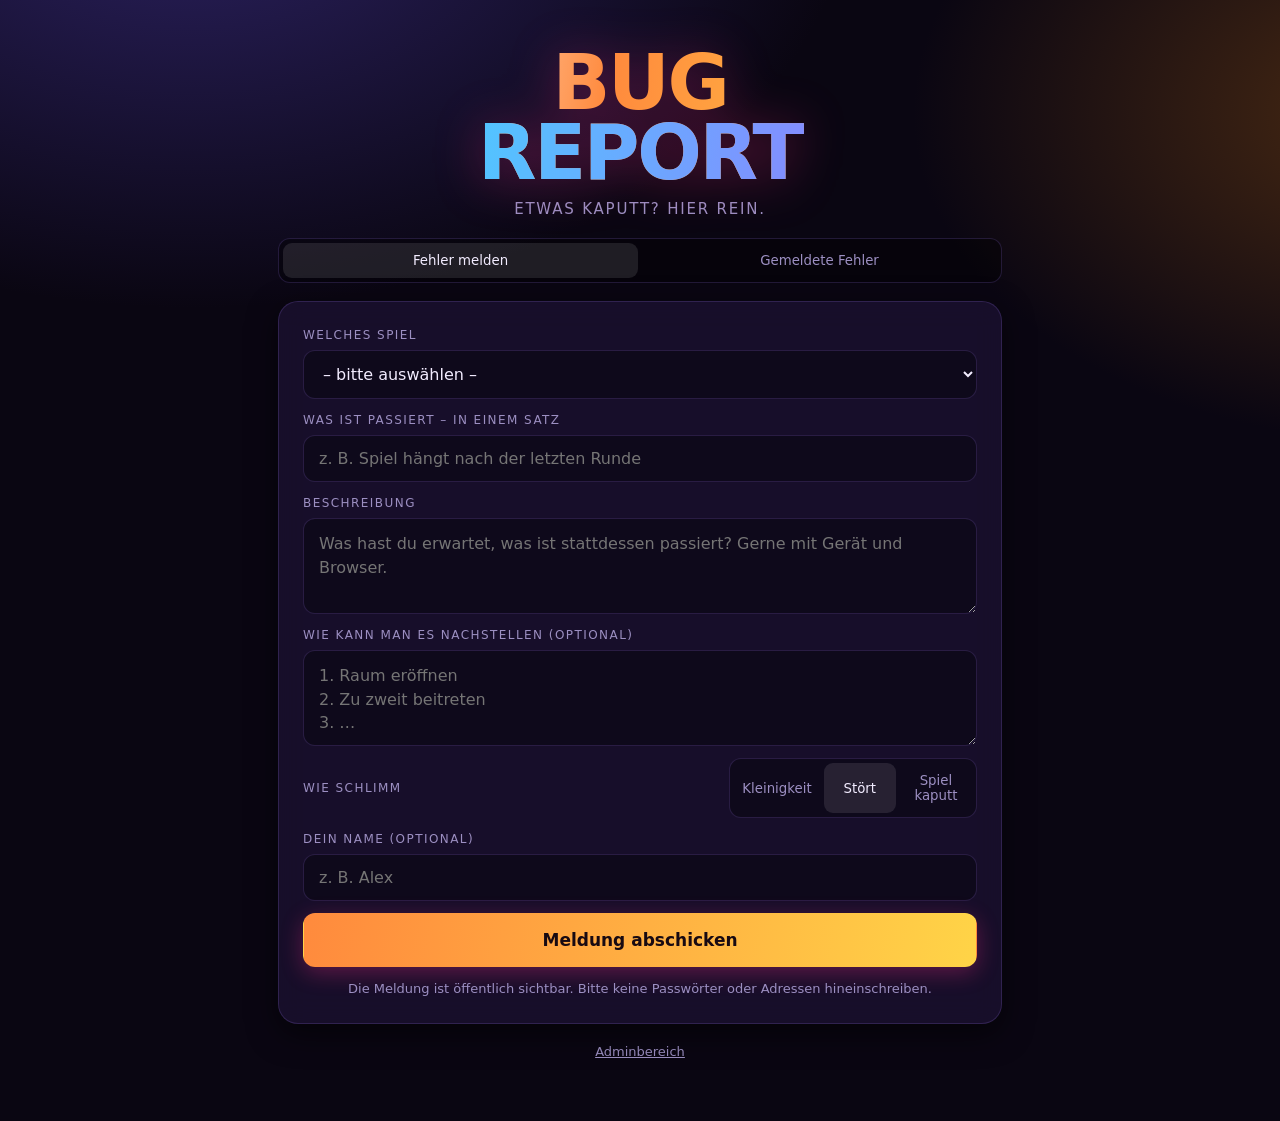
==== public/index.html @ ecfc909d "Bugreport-Seite für die vier Spiele: melden, ansehen, abhaken Deno ohne Abhängigkeiten, Meldungen in" ====
<!doctype html>
<html lang="de">
<head>
  <meta charset="utf-8">
  <meta name="viewport" content="width=device-width, initial-scale=1, viewport-fit=cover">
  <title>Bugreport – Fehler in den Spielen melden</title>
  <link rel="icon" href="data:image/svg+xml,<svg xmlns='http://www.w3.org/2000/svg' viewBox='0 0 100 100'><text y='.9em' font-size='90'>🐞</text></svg>">
  <link rel="stylesheet" href="style.css">
</head>
<body>

<main class="wrap">

  <header class="brand">
    <h1 class="logo">BUG<span>REPORT</span></h1>
    <p class="tag">Etwas kaputt? Hier rein.</p>
  </header>

  <div class="tabs">
    <button class="seg sel" data-tab="melden">Fehler melden</button>
    <button class="seg" data-tab="liste">Gemeldete Fehler</button>
  </div>

  <!-- ===================== Melden ===================== -->
  <section id="tab-melden" class="panel">
    <label class="field">
      <span>Welches Spiel</span>
      <select id="spiel">
        <option value="">– bitte auswählen –</option>
        <option value="reflex">Reflex Royale</option>
        <option value="pickup">PickUp</option>
        <option value="magictowers">Magic Towers</option>
        <option value="double">Double</option>
      </select>
    </label>

    <label class="field">
      <span>Was ist passiert – in einem Satz</span>
      <input id="titel" type="text" maxlength="120" placeholder="z.&nbsp;B. Spiel hängt nach der letzten Runde">
    </label>

    <label class="field">
      <span>Beschreibung</span>
      <textarea id="beschreibung" maxlength="2000"
                placeholder="Was hast du erwartet, was ist stattdessen passiert? Gerne mit Gerät und Browser."></textarea>
    </label>

    <label class="field">
      <span>Wie kann man es nachstellen (optional)</span>
      <textarea id="schritte" maxlength="2000"
                placeholder="1. Raum eröffnen&#10;2. Zu zweit beitreten&#10;3. …"></textarea>
    </label>

    <div class="setting">
      <span class="setting-label">Wie schlimm</span>
      <div class="segmented" id="schwere">
        <button class="seg" data-schwere="klein">Kleinigkeit</button>
        <button class="seg sel" data-schwere="stoert">Stört</button>
        <button class="seg" data-schwere="abbruch">Spiel kaputt</button>
      </div>
    </div>

    <label class="field">
      <span>Dein Name (optional)</span>
      <input id="melder" type="text" maxlength="40" placeholder="z.&nbsp;B. Alex" autocomplete="nickname">
    </label>

    <!-- Bots füllen dieses Feld aus, Menschen sehen es nie. -->
    <div class="falle" aria-hidden="true">
      <label>Webseite <input id="webseite" type="text" tabindex="-1" autocomplete="off"></label>
    </div>

    <button id="senden" class="btn primary big">Meldung abschicken</button>
    <p class="small muted center">
      Die Meldung ist öffentlich sichtbar. Bitte keine Passwörter oder Adressen hineinschreiben.
    </p>
  </section>

  <!-- ===================== Liste ===================== -->
  <section id="tab-liste" hidden>
    <div class="zahlen">
      <span class="zahl offen">Offen <b id="zahlOffen">0</b></span>
      <span class="zahl erledigt">Erledigt <b id="zahlErledigt">0</b></span>
      <span class="zahl">Gesamt <b id="zahlGesamt">0</b></span>
    </div>

    <div class="filter" style="margin: 14px 0">
      <button class="chip sel" data-filter-spiel="">Alle Spiele</button>
      <button class="chip" data-filter-spiel="reflex">Reflex Royale</button>
      <button class="chip" data-filter-spiel="pickup">PickUp</button>
      <button class="chip" data-filter-spiel="magictowers">Magic Towers</button>
      <button class="chip" data-filter-spiel="double">Double</button>
    </div>
    <div class="filter" style="margin-bottom: 14px">
      <button class="chip sel" data-filter-status="offen">Nur offene</button>
      <button class="chip" data-filter-status="erledigt">Nur erledigte</button>
      <button class="chip" data-filter-status="">Alle</button>
    </div>

    <div id="liste" class="liste"></div>
  </section>

  <p class="small muted center">
    <a href="admin" style="color: inherit">Adminbereich</a>
  </p>

</main>

<div id="toast"></div>
<script src="gemeinsam.js"></script>
<script src="app.js"></script>
</body>
</html>
---- public/style.css ----
/* ══════════════ Gemeinsame Lobby-Basis ══════════════ Anfang ═══════════════
   Identisch in PickUp, Magic Towers, Reflex Royale und Double. Wer hier etwas
   ändert, ändert es in allen vier – der Block wird von Hand synchron gehalten,
   es gibt bewusst keinen Build-Schritt.

   --akzent/--akzent2 setzt jedes Spiel darunter selbst; alles andere ist gleich.
   ────────────────────────────────────────────────────────────────────────── */

:root {
  --bg: #0a0612;
  --bg2: #140b23;
  --panel: rgba(30, 18, 52, .72);
  --line: rgba(160, 120, 255, .18);
  --ink: #f2ecff;
  --muted: #9c8fc2;
  --hot: #ff2e88;
  --hot2: #ff8a3d;
  --cool: #35e6ff;
  --gold: #ffd447;
  --good: #52ffa8;
  --bad: #ff4d5e;
  --r: 14px;
  --shadow: 0 10px 30px rgba(0, 0, 0, .55);

  /* Voreinstellung, wird je Spiel überschrieben */
  --akzent: var(--hot);
  --akzent2: var(--gold);
}

/* Screens: beide Schaltklassen, damit jedes Spiel seinen bisherigen
   Umschalter behalten kann (.on in Magic Towers, .active in den anderen). */
.screen.on, .screen.active, .view.active { display: flex; }

/* ── Typo ─────────────────────────────────────────────────────────────── */
.muted { color: var(--muted); }
.small { font-size: 13px; }
.center { text-align: center; }
.spacer { flex: 1; }
.row { display: flex; align-items: center; }
.row.gap { gap: 10px; flex-wrap: wrap; justify-content: center; }

.logo {
  font-size: clamp(38px, 8vw, 76px); font-weight: 900;
  letter-spacing: -.03em; line-height: .92; text-align: center;
  background: linear-gradient(100deg, #fff 10%, var(--akzent) 45%, var(--akzent2) 95%);
  -webkit-background-clip: text; background-clip: text; color: transparent;
  filter: drop-shadow(0 4px 24px rgba(255, 46, 136, .35));
}
.logo span {
  display: block;
  background: linear-gradient(100deg, var(--cool), #a06bff);
  -webkit-background-clip: text; background-clip: text; color: transparent;
}
.logo.sm { font-size: 20px; line-height: 1; }
.logo.sm span { display: inline; }
.tag {
  color: var(--muted); margin-top: 10px; font-size: 15px;
  letter-spacing: .12em; text-transform: uppercase; text-align: center;
}

/* ── Panels ───────────────────────────────────────────────────────────── */
.panel {
  background: var(--panel); border: 1px solid var(--line); border-radius: 20px;
  padding: 24px; backdrop-filter: blur(14px); box-shadow: var(--shadow);
  display: flex; flex-direction: column; gap: 12px; width: 100%;
}
.panel.narrow { max-width: 380px; }
.panel.wide { max-width: 700px; }

/* ── Formulare ────────────────────────────────────────────────────────── */
.field { display: flex; flex-direction: column; gap: 6px; }
.field span {
  font-size: 12px; text-transform: uppercase;
  letter-spacing: .12em; color: var(--muted);
}
input, select {
  background: rgba(0, 0, 0, .35); border: 1px solid var(--line); color: var(--ink);
  border-radius: 12px; padding: 13px 15px; font-family: inherit; width: 100%;
  /* 16px ist Pflicht: darunter zoomt iOS Safari beim Fokus in das Feld hinein. */
  font-size: 16px;
  transition: border-color .15s, box-shadow .15s;
}
input:focus, select:focus {
  outline: none; border-color: var(--akzent);
  box-shadow: 0 0 0 3px rgba(255, 46, 136, .18);
}

/* ── Buttons ──────────────────────────────────────────────────────────── */
.btn {
  border: 1px solid var(--line); background: rgba(255, 255, 255, .06); color: var(--ink);
  border-radius: 12px; padding: 13px 18px; font-size: 15px; font-weight: 700;
  font-family: inherit; cursor: pointer; user-select: none;
  transition: transform .12s, filter .15s, background .15s;
}
.btn:hover { background: rgba(255, 255, 255, .12); }
.btn:active { transform: scale(.96); }
.btn.big { padding: 16px 26px; font-size: 17px; }
/* .sm und .small sind dasselbe – die vier Spiele hatten je eine der beiden
   Schreibweisen, beide bleiben gültig, damit kein Markup umgeschrieben wird. */
.btn.sm, .btn.small { padding: 8px 12px; font-size: 13px; width: auto; }
.btn.ghost { background: transparent; }
.btn.primary {
  background: linear-gradient(100deg, var(--akzent), var(--akzent2));
  border-color: transparent; color: #180a12;
  box-shadow: 0 6px 22px rgba(255, 46, 136, .3);
}
.btn.primary:hover { filter: brightness(1.12); }
.btn.on { background: linear-gradient(100deg, #1ec98a, var(--good)); color: #04220f; border-color: transparent; }
.btn:disabled { opacity: .35; cursor: not-allowed; transform: none; }

/* ── Trenner „oder beitreten" ─────────────────────────────────────────── */
.or { display: flex; align-items: center; gap: 12px; color: var(--muted); font-size: 13px; }
.or::before, .or::after { content: ""; flex: 1; height: 1px; background: var(--line); }

/* ── Einstellungszeile: Beschriftung links, Schalter rechts ───────────── */
.setting { display: flex; align-items: center; justify-content: space-between; gap: 12px; }
.setting-label {
  font-size: 12px; color: var(--muted);
  text-transform: uppercase; letter-spacing: .12em;
}

/* ── Sichtbarkeit: Öffentlich | Privat ────────────────────────────────── */
.segmented {
  display: flex; gap: 4px; padding: 4px;
  background: rgba(0, 0, 0, .35); border: 1px solid var(--line); border-radius: 12px;
}
.seg {
  flex: 1; border: 0; background: transparent; color: var(--muted);
  font: 700 14px/1 inherit; font-family: inherit; padding: 10px 8px;
  border-radius: 9px; cursor: pointer; transition: background .15s, color .15s;
}
.seg.sel { background: rgba(255, 255, 255, .1); color: var(--ink); }

/* ── Raumcode + Teilen ────────────────────────────────────────────────── */
.codebox {
  text-align: center; background: var(--panel);
  border: 2px dashed var(--line); border-radius: var(--r); padding: 16px;
}
.codebox-label {
  display: block; font-size: 11px; letter-spacing: .18em;
  color: var(--muted); text-transform: uppercase;
}
.codebox strong {
  display: block; font-size: clamp(34px, 11vw, 46px); font-weight: 900;
  letter-spacing: .22em; color: var(--gold); margin: 4px 0 10px;
  /* Der Code wird abgetippt und vorgelesen – Ziffern gleich breit. */
  font-variant-numeric: tabular-nums;
}
.codebox-vis { display: block; font-size: 12px; color: var(--muted); margin-bottom: 10px; }
.codebox .btn { margin: 0 auto; }

.joinrow { display: flex; gap: 10px; }
.joinrow input { text-align: center; letter-spacing: .3em; font-weight: 800; }
.joinrow .btn { width: auto; flex: 0 0 auto; }

/* ── Offene Räume ─────────────────────────────────────────────────────── */
.rooms-head {
  font-size: 13px; letter-spacing: .1em;
  text-transform: uppercase; color: var(--muted);
}
.rooms-head span { color: var(--cool); }
.roomlist { display: flex; flex-direction: column; gap: 8px; }
.rooms-empty {
  font-size: 13px; color: var(--muted); line-height: 1.45;
  padding: 12px 14px; border: 2px dashed var(--line); border-radius: var(--r);
}
.roomrow {
  display: grid; grid-template-columns: minmax(0, 1fr) auto auto;
  align-items: center; gap: 10px;
  background: var(--panel); border: 1px solid var(--line);
  border-radius: var(--r); padding: 12px 14px;
  cursor: pointer; text-align: left; color: inherit;
  font-family: inherit; font-size: 15px;
  transition: transform .14s, border-color .15s, background .15s;
}
.roomrow:hover { transform: translateY(-2px); border-color: var(--akzent); background: rgba(255, 46, 136, .1); }
.roomrow:active { transform: scale(.98); }
.roomrow-name { font-weight: 800; overflow: hidden; text-overflow: ellipsis; white-space: nowrap; }
.roomrow-meta { font-size: 12px; color: var(--muted); }
.roomrow-code { font-weight: 900; letter-spacing: .12em; color: var(--gold); font-variant-numeric: tabular-nums; }
.roomrow-count { font-weight: 900; color: var(--gold); font-variant-numeric: tabular-nums; }

.pill {
  font-size: 11px; padding: 3px 9px; border-radius: 99px;
  background: rgba(255, 255, 255, .1); letter-spacing: .06em;
  text-transform: uppercase; white-space: nowrap;
}
.pill.live { background: rgba(255, 46, 136, .22); color: var(--hot); }
.pill.open { background: rgba(82, 255, 168, .18); color: var(--good); }

/* ── Warteraum: Sitze ─────────────────────────────────────────────────── */
/* 110px, nicht 140: bei 360px Displaybreite bleiben nach Screen- und
   Panel-Polsterung nur ~276px übrig – mit 140px stünden die Sitze
   untereinander und der Warteraum wäre doppelt so hoch. */
.seats { display: grid; grid-template-columns: repeat(auto-fit, minmax(110px, 1fr)); gap: 12px; margin: 8px 0 4px; }
.seat {
  border: 1px solid var(--line); border-radius: 16px; padding: 16px 12px;
  text-align: center; background: rgba(0, 0, 0, .28);
  transition: border-color .2s, box-shadow .2s;
}
.seat.ready { border-color: var(--good); box-shadow: 0 0 0 3px rgba(82, 255, 168, .12); }
.seat.off { opacity: .45; }
.seat .av { font-size: 30px; }
.seat .nm { font-weight: 800; margin-top: 4px; overflow: hidden; text-overflow: ellipsis; white-space: nowrap; }
.seat .st { font-size: 12px; color: var(--muted); margin-top: 3px; }
.seat.ready .st { color: var(--good); }
.seat .host { font-size: 11px; color: var(--gold); letter-spacing: .1em; }
.seat.empty { border-style: dashed; opacity: .4; }

@media (prefers-reduced-motion: reduce) {
  .btn, .roomrow, .seat { transition: none; }
  /* Auch Einblend-Animationen aus: sie starten bei opacity 0, und wer
     Bewegung abgeschaltet hat, soll den Inhalt sofort sehen – nicht erst
     nach der Animation. Nebenbei trifft so auch der Layout-Screenshot
     nicht mehr Frame 0. */
  .screen, .screen.on { animation: none !important; }
}

/* ══════════════ Gemeinsame Lobby-Basis ══════════════ Ende ═════════════════ */

/* Bugreport: eigener Akzent – Orange/Gold, damit die Seite neben den vier
   Spielen sofort als „nicht das Spiel" erkennbar ist. */
:root {
  --akzent: var(--hot2);
  --akzent2: var(--gold);
}

/* Muss nach der Lobby-Basis stehen: .panel setzt display:flex und gewinnt
   sonst gegen das [hidden] des Browsers – die versteckten Abschnitte waeren
   trotz hidden sichtbar. */
[hidden] { display: none !important; }

* { box-sizing: border-box; margin: 0; padding: 0; }

html, body { min-height: 100%; }

body {
  background:
    radial-gradient(1100px 700px at 15% -10%, #2b2160 0%, transparent 60%),
    radial-gradient(900px 600px at 110% 10%, #4a2a12 0%, transparent 55%),
    var(--bg);
  color: var(--ink);
  font: 400 16px/1.5 system-ui, -apple-system, "Segoe UI", Roboto, sans-serif;
  -webkit-tap-highlight-color: transparent;
}

.wrap {
  max-width: 760px;
  margin: 0 auto;
  padding: clamp(20px, 5vw, 48px) 18px calc(60px + env(safe-area-inset-bottom));
  display: flex;
  flex-direction: column;
  gap: 18px;
}

.brand { text-align: center; }

textarea {
  background: rgba(0, 0, 0, .35); border: 1px solid var(--line); color: var(--ink);
  border-radius: 12px; padding: 13px 15px; font-family: inherit; width: 100%;
  /* 16px ist Pflicht: darunter zoomt iOS Safari beim Fokus in das Feld hinein. */
  font-size: 16px; line-height: 1.45; resize: vertical; min-height: 96px;
  transition: border-color .15s, box-shadow .15s;
}
textarea:focus {
  outline: none; border-color: var(--akzent);
  box-shadow: 0 0 0 3px rgba(255, 138, 61, .18);
}

/* Der Honigtopf gegen Bots: für Menschen und Screenreader nicht vorhanden,
   im DOM aber da, damit ein Bot ihn ausfüllt. */
.falle { position: absolute; left: -9999px; width: 1px; height: 1px; overflow: hidden; }

/* ── Navigation zwischen Melden und Liste ─────────────────────────────── */
.tabs { display: flex; gap: 4px; padding: 4px; background: rgba(0, 0, 0, .35);
        border: 1px solid var(--line); border-radius: 12px; }
.tabs .seg { flex: 1; }

/* ── Zahlenleiste ─────────────────────────────────────────────────────── */
.zahlen { display: flex; gap: 10px; justify-content: center; flex-wrap: wrap; }
.zahl {
  display: flex; align-items: baseline; gap: 7px;
  padding: 7px 14px; border-radius: 999px;
  background: rgba(255, 255, 255, .06); border: 1px solid var(--line);
  font-size: 13px; color: var(--muted);
  text-transform: uppercase; letter-spacing: .1em;
}
.zahl b { font-size: 17px; color: var(--ink); font-variant-numeric: tabular-nums; letter-spacing: 0; }
.zahl.offen b { color: var(--hot2); }
.zahl.erledigt b { color: var(--good); }

/* ── Filterzeile ──────────────────────────────────────────────────────── */
.filter { display: flex; gap: 8px; flex-wrap: wrap; align-items: center; }
.chip {
  border: 1px solid var(--line); background: rgba(255, 255, 255, .05); color: var(--muted);
  border-radius: 999px; padding: 7px 13px; font: 700 13px/1 inherit; font-family: inherit;
  cursor: pointer; transition: background .15s, color .15s, border-color .15s;
}
.chip:hover { background: rgba(255, 255, 255, .1); }
.chip.sel { background: rgba(255, 138, 61, .18); color: var(--ink); border-color: var(--akzent); }

/* ── Meldungen ────────────────────────────────────────────────────────── */
.liste { display: flex; flex-direction: column; gap: 10px; }
.leer {
  font-size: 14px; color: var(--muted); line-height: 1.45; text-align: center;
  padding: 22px 16px; border: 2px dashed var(--line); border-radius: var(--r);
}

.bug {
  background: var(--panel); border: 1px solid var(--line); border-radius: var(--r);
  padding: 14px 16px; display: flex; flex-direction: column; gap: 8px;
  /* Der farbige Streifen links zeigt den Status auf einen Blick. */
  border-left: 4px solid var(--hot2);
}
.bug.erledigt { border-left-color: var(--good); opacity: .62; }
.bug.erledigt .bug-titel { text-decoration: line-through; text-decoration-thickness: 2px; }

.bug-kopf { display: flex; align-items: flex-start; gap: 10px; }
.bug-titel { font-weight: 800; font-size: 16px; flex: 1; overflow-wrap: anywhere; }
.bug-nr { color: var(--muted); font-size: 13px; font-variant-numeric: tabular-nums; }

.bug-pills { display: flex; gap: 6px; flex-wrap: wrap; }
.pill.spiel { background: rgba(53, 230, 255, .16); color: var(--cool); }
.pill.klein { background: rgba(255, 255, 255, .1); color: var(--muted); }
.pill.stoert { background: rgba(255, 138, 61, .2); color: var(--hot2); }
.pill.abbruch { background: rgba(255, 77, 94, .2); color: var(--bad); }
.pill.offen { background: rgba(255, 138, 61, .2); color: var(--hot2); }
.pill.fertig { background: rgba(82, 255, 168, .18); color: var(--good); }

/* Beschreibung und Schritte kommen als Text vom Nutzer – Umbrüche erhalten,
   aber niemals als HTML einsetzen. */
.bug-text { font-size: 15px; color: var(--ink); white-space: pre-wrap; overflow-wrap: anywhere; }
.bug-schritte {
  font-size: 14px; color: var(--muted); white-space: pre-wrap; overflow-wrap: anywhere;
  border-left: 2px solid var(--line); padding-left: 10px;
}
.bug-fuss { font-size: 12px; color: var(--muted); display: flex; gap: 8px; flex-wrap: wrap; }
.bug-notiz {
  font-size: 14px; background: rgba(82, 255, 168, .1); border-radius: 10px;
  padding: 8px 11px; color: var(--good); overflow-wrap: anywhere;
}

/* ── Adminseite ───────────────────────────────────────────────────────── */
.bug-admin { display: flex; gap: 8px; flex-wrap: wrap; align-items: center; }
.bug-admin input { flex: 1; min-width: 160px; width: auto; padding: 9px 12px; }
.btn.gefahr { border-color: rgba(255, 77, 94, .4); color: var(--bad); }
.btn.gefahr:hover { background: rgba(255, 77, 94, .14); }

/* Kurzmeldung unten – wie in Double. */
#toast {
  position: fixed; left: 50%; transform: translateX(-50%);
  bottom: max(20px, env(safe-area-inset-bottom));
  background: rgba(20, 11, 35, .96); border: 1px solid var(--line);
  border-radius: 99px; padding: 11px 20px; font-size: 14px; font-weight: 600;
  z-index: 90; pointer-events: none; opacity: 0; transition: opacity .2s;
  max-width: min(92vw, 460px); text-align: center;
}
#toast.show { opacity: 1; }
#toast.bad { border-color: var(--bad); color: var(--bad); }
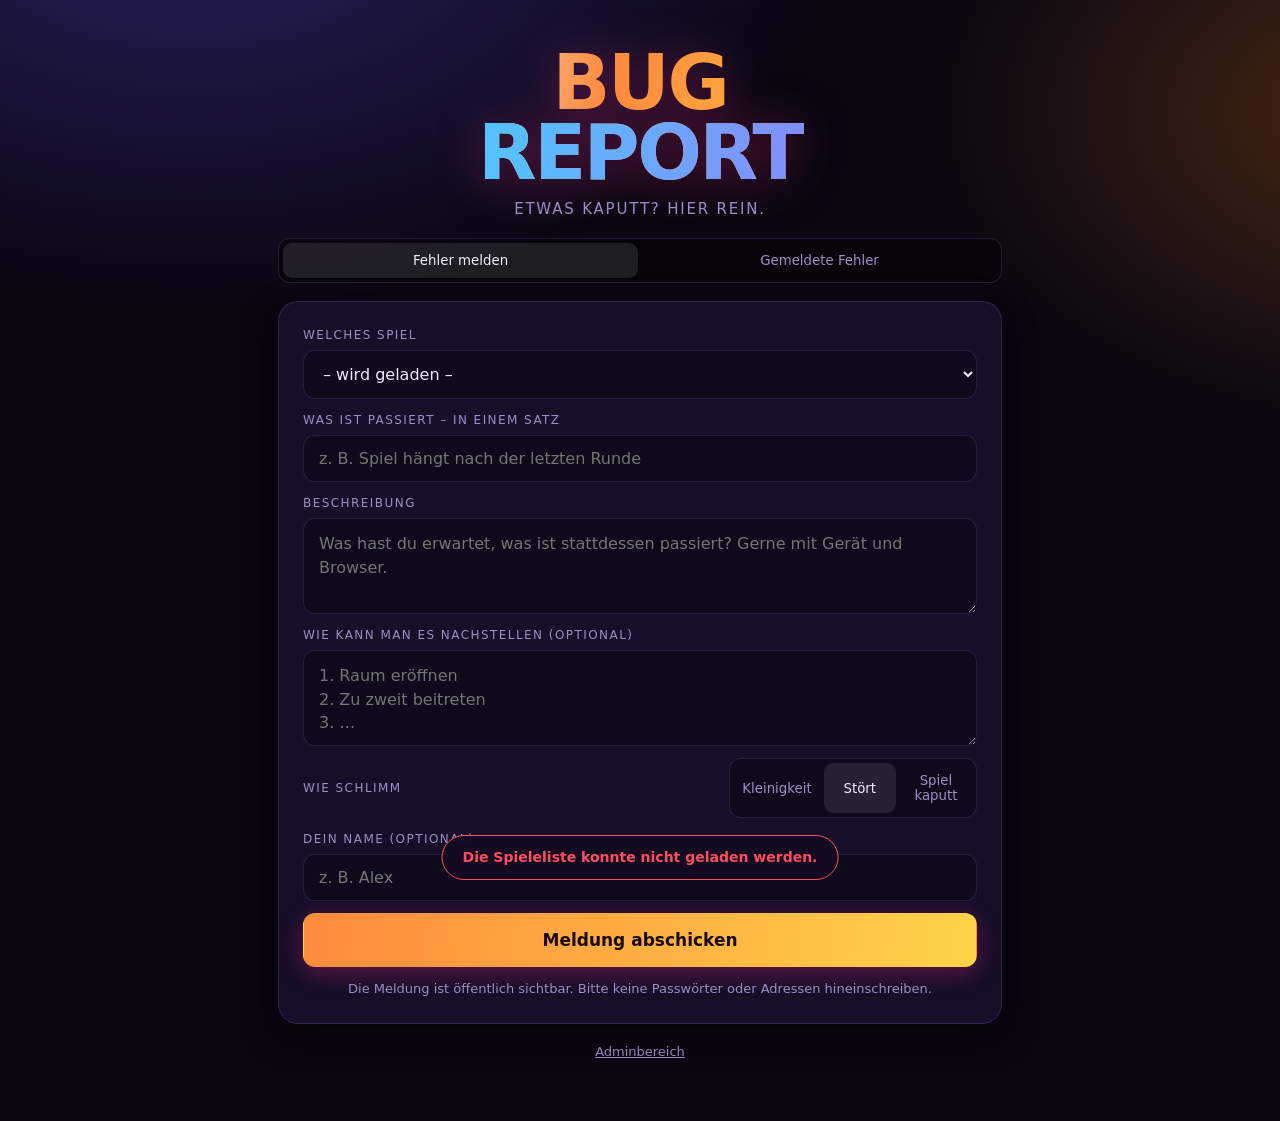
==== commit 7b0945b2: "Spieleliste kommt aus spiele.json statt aus vier fest getippten Namen Der Bugreport kannte vier Spie" ====
--- a/public/index.html
+++ b/public/index.html
@@ -25,12 +25,9 @@
   <section id="tab-melden" class="panel">
     <label class="field">
       <span>Welches Spiel</span>
+      <!-- Die Einträge kommen aus api/spiele, siehe app.js. -->
       <select id="spiel">
-        <option value="">– bitte auswählen –</option>
-        <option value="reflex">Reflex Royale</option>
-        <option value="pickup">PickUp</option>
-        <option value="magictowers">Magic Towers</option>
-        <option value="double">Double</option>
+        <option value="">– wird geladen –</option>
       </select>
     </label>
 
@@ -84,12 +81,12 @@
       <span class="zahl">Gesamt <b id="zahlGesamt">0</b></span>
     </div>
 
+    <!-- Bei zwei Dutzend Spielen wäre eine Knopfreihe eine Wand. Deshalb hier
+         ein Auswahlfeld, während Status weiter Knöpfe bleiben. -->
     <div class="filter" style="margin: 14px 0">
-      <button class="chip sel" data-filter-spiel="">Alle Spiele</button>
-      <button class="chip" data-filter-spiel="reflex">Reflex Royale</button>
-      <button class="chip" data-filter-spiel="pickup">PickUp</button>
-      <button class="chip" data-filter-spiel="magictowers">Magic Towers</button>
-      <button class="chip" data-filter-spiel="double">Double</button>
+      <select id="filterSpiel" aria-label="Nach Spiel filtern">
+        <option value="">Alle Spiele</option>
+      </select>
     </div>
     <div class="filter" style="margin-bottom: 14px">
       <button class="chip sel" data-filter-status="offen">Nur offene</button>
--- a/public/style.css
+++ b/public/style.css
@@ -1,9 +1,10 @@
 /* ══════════════ Gemeinsame Lobby-Basis ══════════════ Anfang ═══════════════
-   Identisch in PickUp, Magic Towers, Reflex Royale und Double. Wer hier etwas
-   ändert, ändert es in allen vier – der Block wird von Hand synchron gehalten,
-   es gibt bewusst keinen Build-Schritt.
-
-   --akzent/--akzent2 setzt jedes Spiel darunter selbst; alles andere ist gleich.
+   ERZEUGT – NICHT HIER ÄNDERN. Quelle: /var/www/html/gemeinsam/lobby.css
+   Ändern, dann `node werkzeug/verteilen.mjs` – das schreibt diesen Block in
+   jedes Spiel. `--pruefen` meldet, wo er abgewichen ist.
+
+   --akzent/--akzent2 setzt jedes Spiel unterhalb des Endmarkers selbst;
+   alles davon oberhalb ist in allen Spielen gleich.
    ────────────────────────────────────────────────────────────────────────── */
 
 :root {
@@ -28,7 +29,7 @@
 }
 
 /* Screens: beide Schaltklassen, damit jedes Spiel seinen bisherigen
-   Umschalter behalten kann (.on in Magic Towers, .active in den anderen). */
+   Umschalter behalten kann (.on in Card Chaos, .active in den anderen). */
 .screen.on, .screen.active, .view.active { display: flex; }
 
 /* ── Typo ─────────────────────────────────────────────────────────────── */
@@ -299,6 +300,14 @@
 .chip:hover { background: rgba(255, 255, 255, .1); }
 .chip.sel { background: rgba(255, 138, 61, .18); color: var(--ink); border-color: var(--akzent); }
 
+/* Der Spielfilter ist ein Auswahlfeld statt einer Knopfreihe: zwei Dutzend
+   Chips wären auf dem Handy sechs Zeilen Wand. Sieht aus wie ein Chip,
+   behält aber die 16px aus der Basis, sonst zoomt iOS beim Antippen. */
+.filter select {
+  width: auto; max-width: 100%; border-radius: 999px; padding: 8px 14px;
+  font-weight: 700; background-color: rgba(255, 255, 255, .05);
+}
+
 /* ── Meldungen ────────────────────────────────────────────────────────── */
 .liste { display: flex; flex-direction: column; gap: 10px; }
 .leer {
@@ -346,7 +355,7 @@
 .btn.gefahr { border-color: rgba(255, 77, 94, .4); color: var(--bad); }
 .btn.gefahr:hover { background: rgba(255, 77, 94, .14); }
 
-/* Kurzmeldung unten – wie in Double. */
+/* Kurzmeldung unten – wie in Seconds. */
 #toast {
   position: fixed; left: 50%; transform: translateX(-50%);
   bottom: max(20px, env(safe-area-inset-bottom));
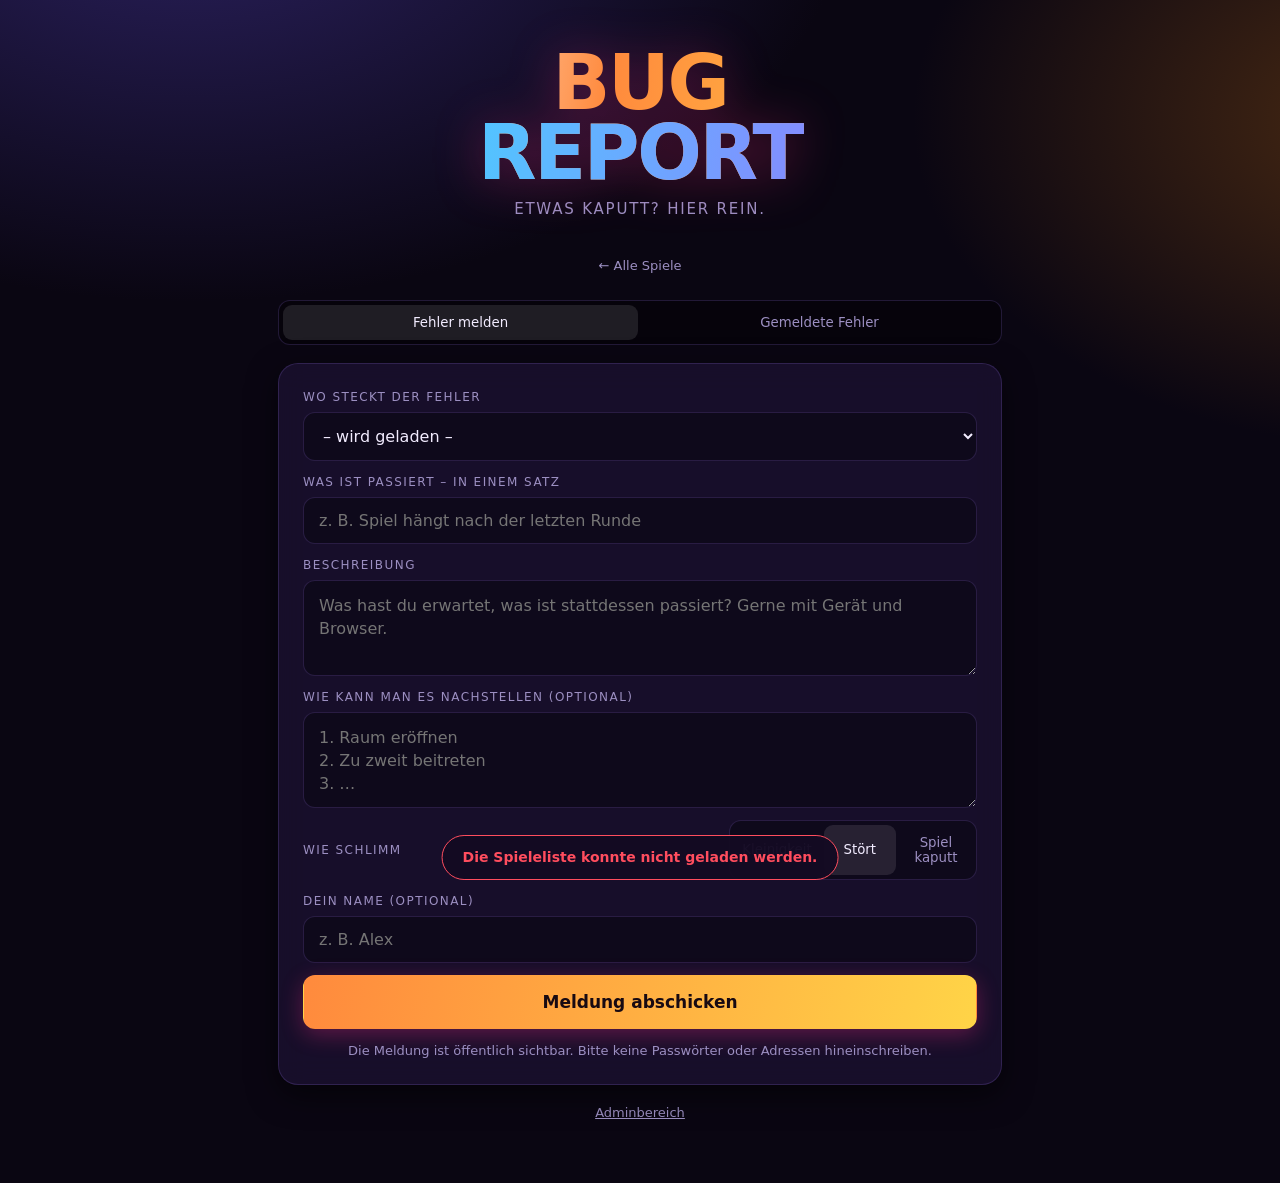
==== commit 0d1305dd: "Weg zurueck zur Uebersicht, und meldbar ist auch, was kein Spiel ist Bugreport 16: die Seite hatte a" ====
--- a/public/index.html
+++ b/public/index.html
@@ -16,6 +16,8 @@
     <p class="tag">Etwas kaputt? Hier rein.</p>
   </header>
 
+  <p class="zurueckzeile"><a class="zurueck" href="/spiele/">← Alle Spiele</a></p>
+
   <div class="tabs">
     <button class="seg sel" data-tab="melden">Fehler melden</button>
     <button class="seg" data-tab="liste">Gemeldete Fehler</button>
@@ -24,7 +26,7 @@
   <!-- ===================== Melden ===================== -->
   <section id="tab-melden" class="panel">
     <label class="field">
-      <span>Welches Spiel</span>
+      <span>Wo steckt der Fehler</span>
       <!-- Die Einträge kommen aus api/spiele, siehe app.js. -->
       <select id="spiel">
         <option value="">– wird geladen –</option>
@@ -85,7 +87,7 @@
          ein Auswahlfeld, während Status weiter Knöpfe bleiben. -->
     <div class="filter" style="margin: 14px 0">
       <select id="filterSpiel" aria-label="Nach Spiel filtern">
-        <option value="">Alle Spiele</option>
+        <option value="">Alles</option>
       </select>
     </div>
     <div class="filter" style="margin-bottom: 14px">
--- a/public/style.css
+++ b/public/style.css
@@ -208,6 +208,31 @@
 .seat .host { font-size: 11px; color: var(--gold); letter-spacing: .1em; }
 .seat.empty { border-style: dashed; opacity: .4; }
 
+/* ── Tippen statt Zoomen ─────────────────────────────────────────────────
+   `user-scalable=no` im Viewport steht in jedem Spiel – und iOS Safari hält
+   sich seit Version 10 nicht mehr daran. Der Doppeltipp-Zoom bleibt damit an,
+   und mit ihm die Wartezeit: der Browser hält jeden Tipp erst zurück, um zu
+   sehen, ob ein zweiter folgt. Wer schnell hintereinander tippt – und genau
+   das tut man in einem Spiel –, dessen zweiter Tipp verschwindet dann im
+   Zoomversuch. „Am Handy geht es manchmal nicht, Karten lassen sich nicht
+   anklicken" (Bugreport 13).
+
+   `manipulation` schaltet genau diese Gesten ab und lässt Scrollen und
+   Aufziehen in Ruhe. */
+html, body, button, .btn, .seat, .roomrow, .seg { touch-action: manipulation; }
+
+/* ── Der Weg zurück ──────────────────────────────────────────────────────
+   Jeder Bildschirm braucht einen sichtbaren Ausgang: von der Startseite eines
+   Spiels zur Übersicht, aus Runde und Endstand aus dem Raum. Vorher hatten nur
+   die fünf Spiele ohne Lobby einen solchen Link, und aus dem Spielbildschirm
+   führte für alle ausser dem Host gar nichts heraus – Bugreport 10. */
+.zurueckzeile { text-align: center; margin-top: 12px; }
+.zurueck {
+  display: inline-block; padding: 6px 4px;
+  color: var(--muted); font-size: 13px; text-decoration: none;
+}
+.zurueck:hover { color: var(--ink); }
+
 @media (prefers-reduced-motion: reduce) {
   .btn, .roomrow, .seat { transition: none; }
   /* Auch Einblend-Animationen aus: sie starten bei opacity 0, und wer
